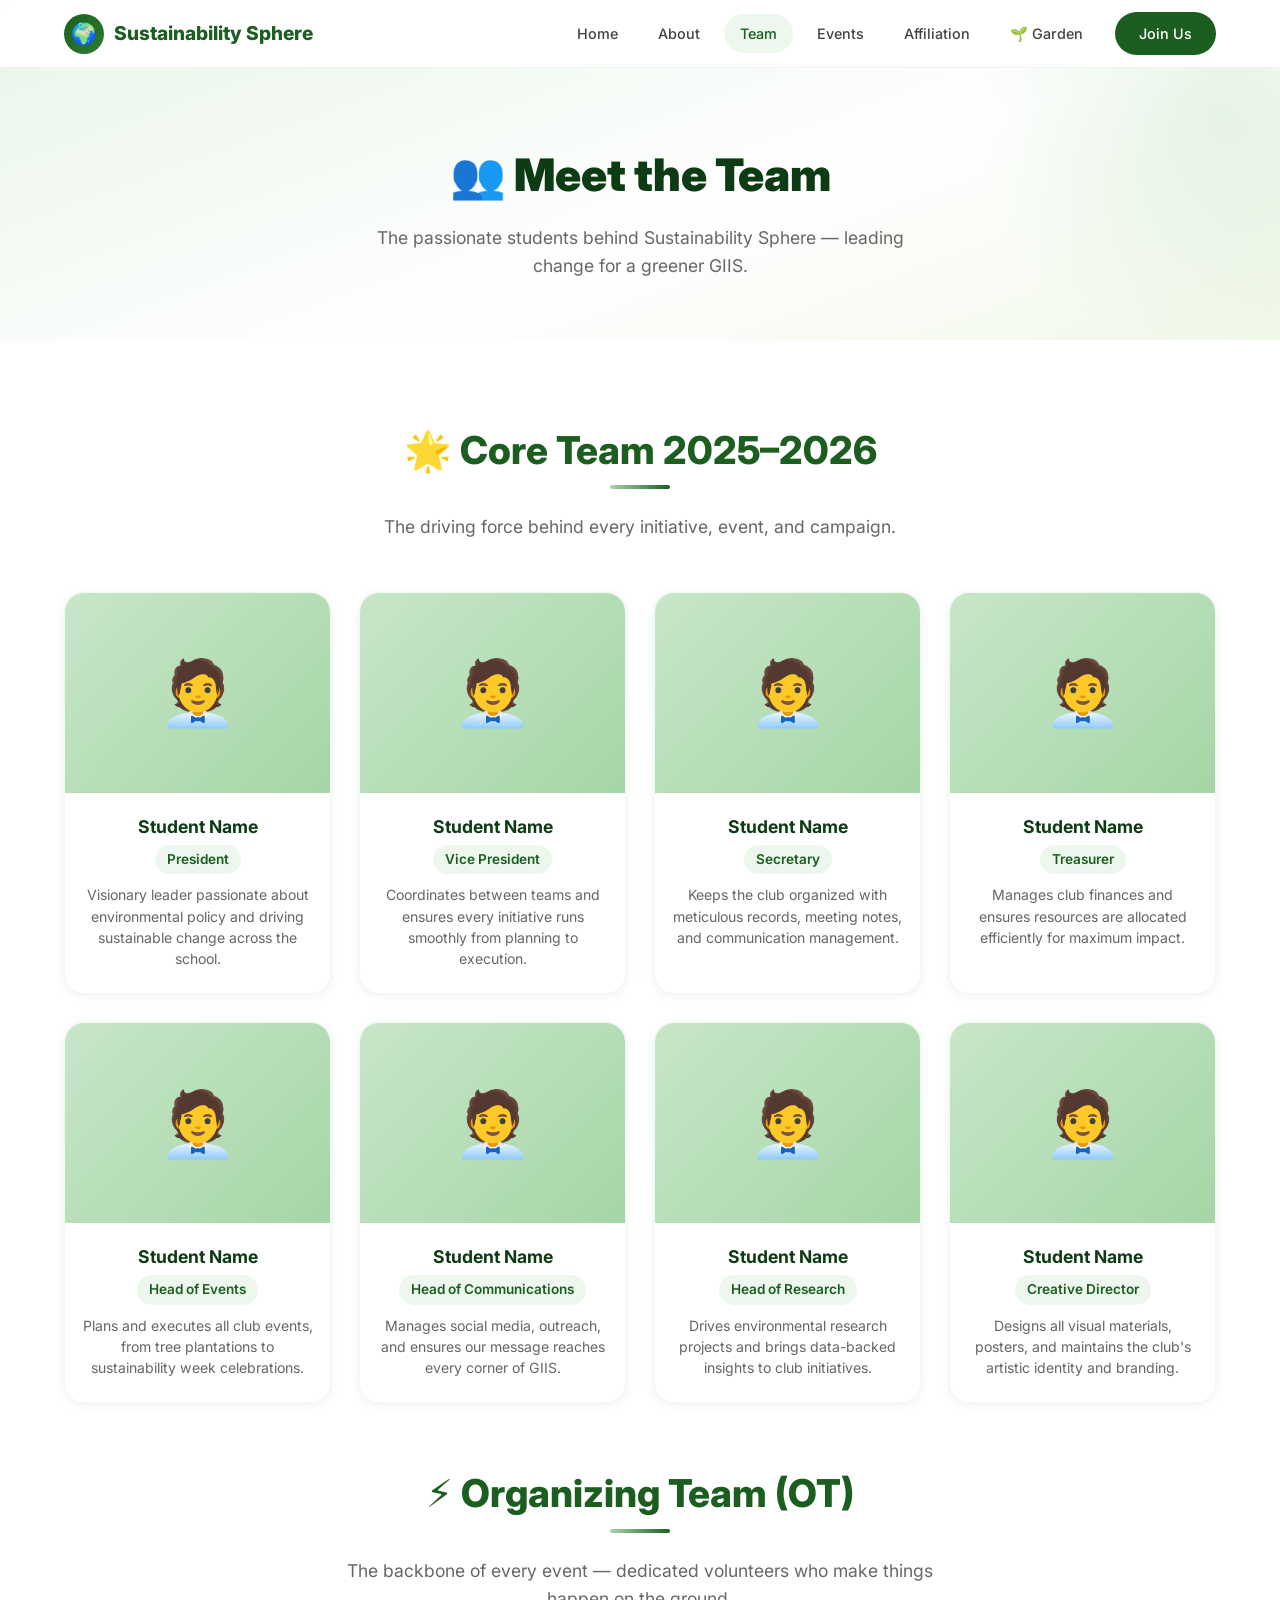
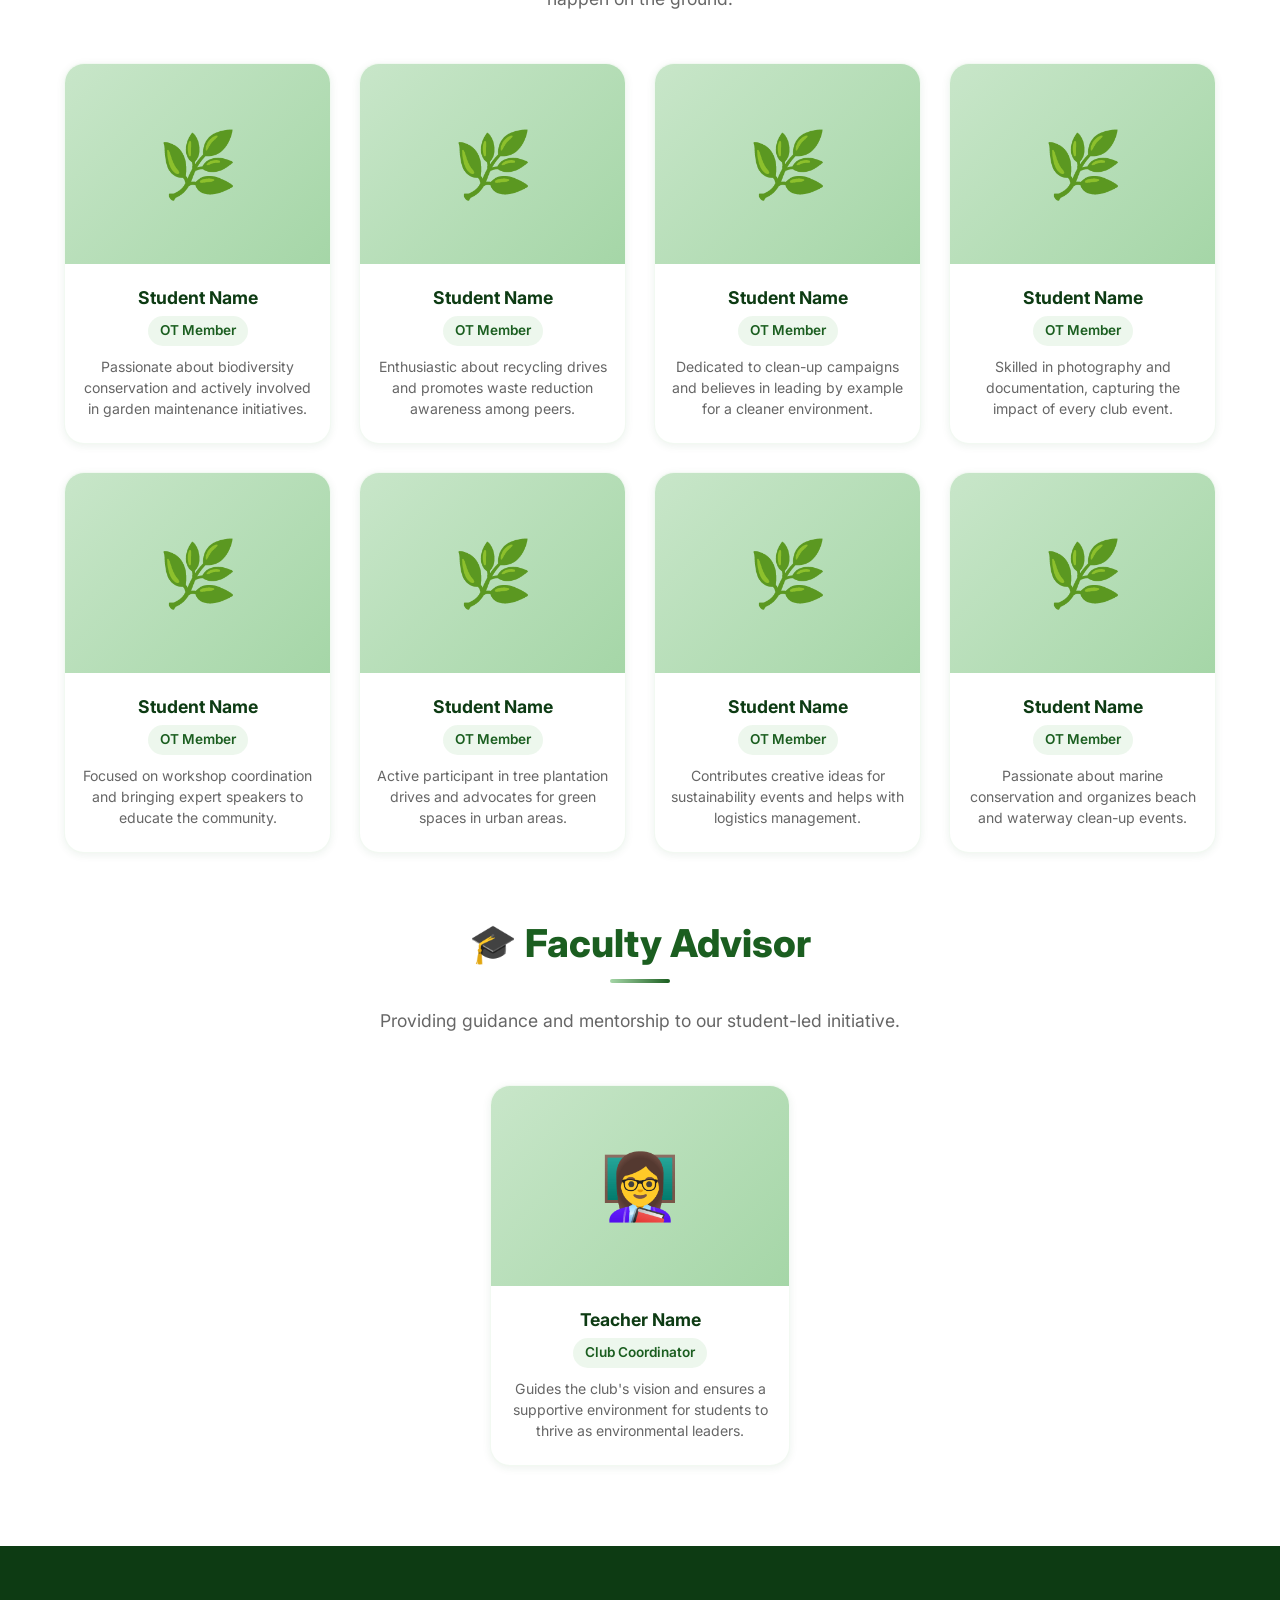
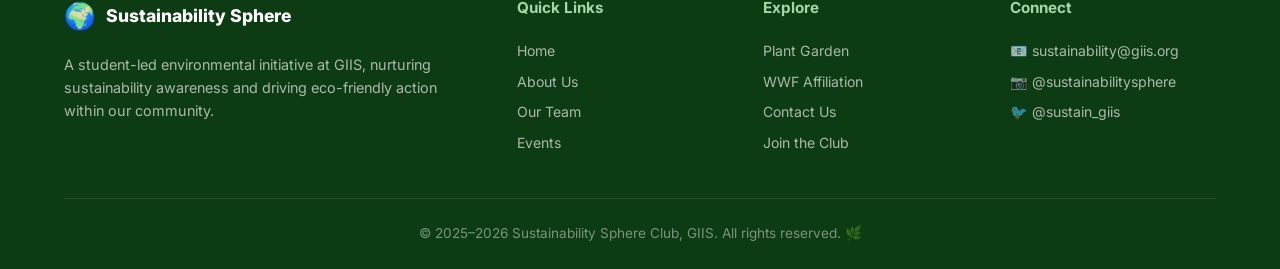
==== team.html @ 1f2843ae "init" ====
<!DOCTYPE html>
<html lang="en">
<head>
  <meta charset="UTF-8" />
  <meta name="viewport" content="width=device-width, initial-scale=1.0" />
  <title>Meet the Team – Sustainability Sphere Club</title>
  <meta name="description" content="Meet the Core Team and Organizing Team of the Sustainability Sphere Club 2025–2026." />
  <link href="https://fonts.googleapis.com/css2?family=Inter:wght@400;500;600;700;800;900&display=swap" rel="stylesheet" />
  <link rel="stylesheet" href="styles.css" />
</head>
<body>

  <div class="leaf-bg"></div>

  <!-- ========== NAVIGATION ========== -->
  <nav class="navbar">
    <div class="container nav-content">
      <a href="index.html" class="nav-logo">
        <span class="logo-icon">🌍</span>
        Sustainability Sphere
      </a>
      <div class="nav-links">
        <a href="index.html">Home</a>
        <a href="about.html">About</a>
        <a href="team.html" class="active">Team</a>
        <a href="events.html">Events</a>
        <a href="affiliation.html">Affiliation</a>
        <a href="garden/index.html">🌱 Garden</a>
        <a href="contact.html" class="join-btn">Join Us</a>
      </div>
      <div class="menu-toggle">
        <span></span><span></span><span></span>
      </div>
    </div>
  </nav>

  <!-- ========== PAGE HEADER ========== -->
  <div class="page-header">
    <div class="container">
      <h1>👥 Meet the Team</h1>
      <p>The passionate students behind Sustainability Sphere — leading change for a greener GIIS.</p>
    </div>
  </div>

  <!-- ========== CORE TEAM ========== -->
  <section class="section team-section">
    <div class="container">

      <!-- Core Team 2025–2026 -->
      <div class="team-category fade-in">
        <div class="section-header">
          <h2>🌟 Core Team 2025–2026</h2>
          <p>The driving force behind every initiative, event, and campaign.</p>
        </div>
        <div class="team-grid">

          <div class="team-card">
            <div class="team-card-img">🧑‍💼</div>
            <div class="team-card-body">
              <h4>Student Name</h4>
              <span class="position">President</span>
              <p>Visionary leader passionate about environmental policy and driving sustainable change across the school.</p>
            </div>
          </div>

          <div class="team-card">
            <div class="team-card-img">🧑‍💼</div>
            <div class="team-card-body">
              <h4>Student Name</h4>
              <span class="position">Vice President</span>
              <p>Coordinates between teams and ensures every initiative runs smoothly from planning to execution.</p>
            </div>
          </div>

          <div class="team-card">
            <div class="team-card-img">🧑‍💼</div>
            <div class="team-card-body">
              <h4>Student Name</h4>
              <span class="position">Secretary</span>
              <p>Keeps the club organized with meticulous records, meeting notes, and communication management.</p>
            </div>
          </div>

          <div class="team-card">
            <div class="team-card-img">🧑‍💼</div>
            <div class="team-card-body">
              <h4>Student Name</h4>
              <span class="position">Treasurer</span>
              <p>Manages club finances and ensures resources are allocated efficiently for maximum impact.</p>
            </div>
          </div>

          <div class="team-card">
            <div class="team-card-img">🧑‍💼</div>
            <div class="team-card-body">
              <h4>Student Name</h4>
              <span class="position">Head of Events</span>
              <p>Plans and executes all club events, from tree plantations to sustainability week celebrations.</p>
            </div>
          </div>

          <div class="team-card">
            <div class="team-card-img">🧑‍💼</div>
            <div class="team-card-body">
              <h4>Student Name</h4>
              <span class="position">Head of Communications</span>
              <p>Manages social media, outreach, and ensures our message reaches every corner of GIIS.</p>
            </div>
          </div>

          <div class="team-card">
            <div class="team-card-img">🧑‍💼</div>
            <div class="team-card-body">
              <h4>Student Name</h4>
              <span class="position">Head of Research</span>
              <p>Drives environmental research projects and brings data-backed insights to club initiatives.</p>
            </div>
          </div>

          <div class="team-card">
            <div class="team-card-img">🧑‍💼</div>
            <div class="team-card-body">
              <h4>Student Name</h4>
              <span class="position">Creative Director</span>
              <p>Designs all visual materials, posters, and maintains the club's artistic identity and branding.</p>
            </div>
          </div>

        </div>
      </div>

      <!-- Organizing Team -->
      <div class="team-category fade-in">
        <div class="section-header">
          <h2>⚡ Organizing Team (OT)</h2>
          <p>The backbone of every event — dedicated volunteers who make things happen on the ground.</p>
        </div>
        <div class="team-grid">

          <div class="team-card">
            <div class="team-card-img">🌿</div>
            <div class="team-card-body">
              <h4>Student Name</h4>
              <span class="position">OT Member</span>
              <p>Passionate about biodiversity conservation and actively involved in garden maintenance initiatives.</p>
            </div>
          </div>

          <div class="team-card">
            <div class="team-card-img">🌿</div>
            <div class="team-card-body">
              <h4>Student Name</h4>
              <span class="position">OT Member</span>
              <p>Enthusiastic about recycling drives and promotes waste reduction awareness among peers.</p>
            </div>
          </div>

          <div class="team-card">
            <div class="team-card-img">🌿</div>
            <div class="team-card-body">
              <h4>Student Name</h4>
              <span class="position">OT Member</span>
              <p>Dedicated to clean-up campaigns and believes in leading by example for a cleaner environment.</p>
            </div>
          </div>

          <div class="team-card">
            <div class="team-card-img">🌿</div>
            <div class="team-card-body">
              <h4>Student Name</h4>
              <span class="position">OT Member</span>
              <p>Skilled in photography and documentation, capturing the impact of every club event.</p>
            </div>
          </div>

          <div class="team-card">
            <div class="team-card-img">🌿</div>
            <div class="team-card-body">
              <h4>Student Name</h4>
              <span class="position">OT Member</span>
              <p>Focused on workshop coordination and bringing expert speakers to educate the community.</p>
            </div>
          </div>

          <div class="team-card">
            <div class="team-card-img">🌿</div>
            <div class="team-card-body">
              <h4>Student Name</h4>
              <span class="position">OT Member</span>
              <p>Active participant in tree plantation drives and advocates for green spaces in urban areas.</p>
            </div>
          </div>

          <div class="team-card">
            <div class="team-card-img">🌿</div>
            <div class="team-card-body">
              <h4>Student Name</h4>
              <span class="position">OT Member</span>
              <p>Contributes creative ideas for sustainability events and helps with logistics management.</p>
            </div>
          </div>

          <div class="team-card">
            <div class="team-card-img">🌿</div>
            <div class="team-card-body">
              <h4>Student Name</h4>
              <span class="position">OT Member</span>
              <p>Passionate about marine conservation and organizes beach and waterway clean-up events.</p>
            </div>
          </div>

        </div>
      </div>

      <!-- Teacher Coordinator -->
      <div class="team-category fade-in" style="text-align: center;">
        <div class="section-header">
          <h2>🎓 Faculty Advisor</h2>
          <p>Providing guidance and mentorship to our student-led initiative.</p>
        </div>
        <div style="max-width: 300px; margin: 0 auto;">
          <div class="team-card">
            <div class="team-card-img">👩‍🏫</div>
            <div class="team-card-body">
              <h4>Teacher Name</h4>
              <span class="position">Club Coordinator</span>
              <p>Guides the club's vision and ensures a supportive environment for students to thrive as environmental leaders.</p>
            </div>
          </div>
        </div>
      </div>

    </div>
  </section>

  <!-- ========== FOOTER ========== -->
  <footer class="footer">
    <div class="container">
      <div class="footer-grid">
        <div class="footer-brand">
          <div class="logo">
            <span class="icon">🌍</span> Sustainability Sphere
          </div>
          <p>A student-led environmental initiative at GIIS, nurturing sustainability awareness and driving eco-friendly action within our community.</p>
        </div>
        <div class="footer-col">
          <h4>Quick Links</h4>
          <a href="index.html">Home</a>
          <a href="about.html">About Us</a>
          <a href="team.html">Our Team</a>
          <a href="events.html">Events</a>
        </div>
        <div class="footer-col">
          <h4>Explore</h4>
          <a href="garden/index.html">Plant Garden</a>
          <a href="affiliation.html">WWF Affiliation</a>
          <a href="contact.html">Contact Us</a>
          <a href="contact.html">Join the Club</a>
        </div>
        <div class="footer-col">
          <h4>Connect</h4>
          <a href="#">📧 sustainability@giis.org</a>
          <a href="#">📷 @sustainabilitysphere</a>
          <a href="#">🐦 @sustain_giis</a>
        </div>
      </div>
      <div class="footer-bottom">
        <p>© 2025–2026 Sustainability Sphere Club, GIIS. All rights reserved. 🌿</p>
      </div>
    </div>
  </footer>

  <button class="scroll-top" title="Back to top">↑</button>
  <script src="script.js"></script>
</body>
</html>
---- styles.css ----
/* ============================================
   Sustainability Sphere Club – GIIS
   Main Stylesheet
   ============================================ */

/* ---------- CSS Variables ---------- */
:root {
  --forest-green: #1B5E20;
  --forest-green-dark: #0D3B13;
  --light-green: #A5D6A7;
  --light-green-pale: #C8E6C9;
  --earth-brown: #5D4037;
  --earth-brown-light: #8D6E63;
  --white: #FFFFFF;
  --off-white: #F1F8E9;
  --text-dark: #1A1A1A;
  --text-medium: #444444;
  --text-light: #666666;
  --shadow-sm: 0 2px 8px rgba(27, 94, 32, 0.08);
  --shadow-md: 0 4px 20px rgba(27, 94, 32, 0.12);
  --shadow-lg: 0 8px 40px rgba(27, 94, 32, 0.16);
  --radius-sm: 8px;
  --radius-md: 14px;
  --radius-lg: 20px;
  --transition: 0.3s cubic-bezier(0.4, 0, 0.2, 1);
}

/* ---------- Reset & Base ---------- */
*,
*::before,
*::after {
  margin: 0;
  padding: 0;
  box-sizing: border-box;
}

html {
  scroll-behavior: smooth;
  font-size: 16px;
}

body {
  font-family: 'Inter', 'Segoe UI', system-ui, -apple-system, sans-serif;
  color: var(--text-dark);
  background: var(--white);
  line-height: 1.6;
  overflow-x: hidden;
}

img {
  max-width: 100%;
  display: block;
}

a {
  text-decoration: none;
  color: inherit;
  transition: var(--transition);
}

ul { list-style: none; }

/* ---------- Utility Classes ---------- */
.container {
  width: 90%;
  max-width: 1200px;
  margin: 0 auto;
}

.section {
  padding: 80px 0;
}

.section-header {
  text-align: center;
  margin-bottom: 50px;
}

.section-header h2 {
  font-size: 2.4rem;
  font-weight: 800;
  color: var(--forest-green);
  margin-bottom: 12px;
  position: relative;
  display: inline-block;
}

.section-header h2::after {
  content: '';
  position: absolute;
  bottom: -8px;
  left: 50%;
  transform: translateX(-50%);
  width: 60px;
  height: 4px;
  background: linear-gradient(90deg, var(--light-green), var(--forest-green));
  border-radius: 2px;
}

.section-header p {
  color: var(--text-light);
  font-size: 1.1rem;
  max-width: 600px;
  margin: 20px auto 0;
}

.btn {
  display: inline-flex;
  align-items: center;
  gap: 8px;
  padding: 14px 32px;
  border-radius: 50px;
  font-weight: 600;
  font-size: 0.95rem;
  cursor: pointer;
  border: none;
  transition: var(--transition);
  letter-spacing: 0.3px;
}

.btn-primary {
  background: linear-gradient(135deg, var(--forest-green), #2E7D32);
  color: var(--white);
  box-shadow: 0 4px 15px rgba(27, 94, 32, 0.3);
}

.btn-primary:hover {
  transform: translateY(-2px);
  box-shadow: 0 6px 25px rgba(27, 94, 32, 0.4);
}

.btn-secondary {
  background: var(--white);
  color: var(--forest-green);
  border: 2px solid var(--forest-green);
}

.btn-secondary:hover {
  background: var(--forest-green);
  color: var(--white);
  transform: translateY(-2px);
}

.btn-accent {
  background: linear-gradient(135deg, var(--earth-brown), var(--earth-brown-light));
  color: var(--white);
  box-shadow: 0 4px 15px rgba(93, 64, 55, 0.3);
}

.btn-accent:hover {
  transform: translateY(-2px);
  box-shadow: 0 6px 25px rgba(93, 64, 55, 0.4);
}

/* ---------- Floating Leaves Background ---------- */
.leaf-bg {
  position: fixed;
  top: 0;
  left: 0;
  width: 100%;
  height: 100%;
  pointer-events: none;
  z-index: -1;
  overflow: hidden;
}

.leaf-bg .leaf {
  position: absolute;
  font-size: 1.8rem;
  opacity: 0.06;
  animation: floatLeaf 20s linear infinite;
}

@keyframes floatLeaf {
  0% { transform: translateY(100vh) rotate(0deg); opacity: 0; }
  10% { opacity: 0.06; }
  90% { opacity: 0.06; }
  100% { transform: translateY(-10vh) rotate(360deg); opacity: 0; }
}

/* ---------- Navigation ---------- */
.navbar {
  position: fixed;
  top: 0;
  left: 0;
  width: 100%;
  z-index: 1000;
  background: rgba(255, 255, 255, 0.92);
  backdrop-filter: blur(20px);
  -webkit-backdrop-filter: blur(20px);
  border-bottom: 1px solid rgba(27, 94, 32, 0.08);
  transition: var(--transition);
}

.navbar.scrolled {
  box-shadow: var(--shadow-md);
}

.nav-content {
  display: flex;
  align-items: center;
  justify-content: space-between;
  padding: 12px 0;
}

.nav-logo {
  display: flex;
  align-items: center;
  gap: 10px;
  font-weight: 800;
  font-size: 1.2rem;
  color: var(--forest-green);
}

.nav-logo .logo-icon {
  width: 40px;
  height: 40px;
  background: linear-gradient(135deg, var(--forest-green), #2E7D32);
  border-radius: 50%;
  display: flex;
  align-items: center;
  justify-content: center;
  font-size: 1.3rem;
  color: white;
}

.nav-links {
  display: flex;
  align-items: center;
  gap: 8px;
}

.nav-links a {
  padding: 8px 16px;
  border-radius: 50px;
  font-weight: 500;
  font-size: 0.9rem;
  color: var(--text-medium);
  position: relative;
}

.nav-links a:hover,
.nav-links a.active {
  color: var(--forest-green);
  background: rgba(165, 214, 167, 0.2);
}

.nav-links .join-btn {
  background: var(--forest-green);
  color: var(--white) !important;
  padding: 10px 24px;
  margin-left: 8px;
}

.nav-links .join-btn:hover {
  background: var(--forest-green-dark);
}

/* Mobile Menu Toggle */
.menu-toggle {
  display: none;
  flex-direction: column;
  gap: 5px;
  cursor: pointer;
  padding: 8px;
  z-index: 1001;
}

.menu-toggle span {
  width: 26px;
  height: 2.5px;
  background: var(--forest-green);
  border-radius: 2px;
  transition: var(--transition);
}

.menu-toggle.active span:nth-child(1) {
  transform: rotate(45deg) translate(5px, 5px);
}

.menu-toggle.active span:nth-child(2) {
  opacity: 0;
}

.menu-toggle.active span:nth-child(3) {
  transform: rotate(-45deg) translate(5px, -5px);
}

/* ---------- Hero Section ---------- */
.hero {
  min-height: 100vh;
  display: flex;
  align-items: center;
  position: relative;
  overflow: hidden;
  background: linear-gradient(160deg, #E8F5E9 0%, #FFFFFF 40%, #F1F8E9 100%);
}

.hero::before {
  content: '';
  position: absolute;
  top: -50%;
  right: -20%;
  width: 800px;
  height: 800px;
  background: radial-gradient(circle, rgba(165, 214, 167, 0.3) 0%, transparent 70%);
  border-radius: 50%;
  animation: pulse 8s ease-in-out infinite;
}

.hero::after {
  content: '';
  position: absolute;
  bottom: -30%;
  left: -10%;
  width: 600px;
  height: 600px;
  background: radial-gradient(circle, rgba(27, 94, 32, 0.08) 0%, transparent 70%);
  border-radius: 50%;
  animation: pulse 10s ease-in-out infinite reverse;
}

@keyframes pulse {
  0%, 100% { transform: scale(1); }
  50% { transform: scale(1.1); }
}

.hero-content {
  position: relative;
  z-index: 2;
  display: grid;
  grid-template-columns: 1fr 1fr;
  gap: 60px;
  align-items: center;
  padding-top: 80px;
}

.hero-text .badge {
  display: inline-flex;
  align-items: center;
  gap: 8px;
  background: rgba(165, 214, 167, 0.3);
  color: var(--forest-green);
  padding: 8px 18px;
  border-radius: 50px;
  font-size: 0.85rem;
  font-weight: 600;
  margin-bottom: 24px;
  border: 1px solid rgba(165, 214, 167, 0.5);
}

.hero-text h1 {
  font-size: 3.5rem;
  font-weight: 900;
  line-height: 1.1;
  color: var(--forest-green-dark);
  margin-bottom: 20px;
}

.hero-text h1 span {
  background: linear-gradient(135deg, var(--forest-green), #43A047);
  -webkit-background-clip: text;
  -webkit-text-fill-color: transparent;
  background-clip: text;
}

.hero-text .subtitle {
  font-size: 1.15rem;
  color: var(--text-light);
  margin-bottom: 36px;
  line-height: 1.7;
}

.hero-buttons {
  display: flex;
  gap: 16px;
  flex-wrap: wrap;
}

.hero-visual {
  position: relative;
  display: flex;
  justify-content: center;
  align-items: center;
}

.hero-illustration {
  width: 100%;
  max-width: 500px;
  position: relative;
}

.hero-illustration .plant-circle {
  width: 400px;
  height: 400px;
  border-radius: 50%;
  background: linear-gradient(135deg, var(--light-green-pale), var(--light-green));
  display: flex;
  align-items: center;
  justify-content: center;
  margin: 0 auto;
  position: relative;
  animation: float 6s ease-in-out infinite;
}

@keyframes float {
  0%, 100% { transform: translateY(0); }
  50% { transform: translateY(-15px); }
}

.hero-illustration .plant-circle .big-emoji {
  font-size: 8rem;
}

.hero-illustration .orbit-item {
  position: absolute;
  width: 60px;
  height: 60px;
  background: var(--white);
  border-radius: 50%;
  display: flex;
  align-items: center;
  justify-content: center;
  font-size: 1.6rem;
  box-shadow: var(--shadow-md);
  animation: float 4s ease-in-out infinite;
}

.hero-illustration .orbit-item:nth-child(2) { top: 10%; right: 0; animation-delay: -1s; }
.hero-illustration .orbit-item:nth-child(3) { bottom: 10%; right: -5%; animation-delay: -2s; }
.hero-illustration .orbit-item:nth-child(4) { bottom: 5%; left: 0; animation-delay: -3s; }
.hero-illustration .orbit-item:nth-child(5) { top: 5%; left: -5%; animation-delay: -0.5s; }

/* ---------- Stats Bar ---------- */
.stats-bar {
  background: var(--white);
  padding: 40px 0;
  border-top: 1px solid rgba(165, 214, 167, 0.3);
  border-bottom: 1px solid rgba(165, 214, 167, 0.3);
}

.stats-grid {
  display: grid;
  grid-template-columns: repeat(4, 1fr);
  gap: 30px;
  text-align: center;
}

.stat-item h3 {
  font-size: 2.5rem;
  font-weight: 900;
  color: var(--forest-green);
  line-height: 1;
  margin-bottom: 6px;
}

.stat-item p {
  color: var(--text-light);
  font-size: 0.9rem;
  font-weight: 500;
}

/* ---------- Features / Quick Links ---------- */
.features {
  background: linear-gradient(180deg, var(--off-white), var(--white));
}

.features-grid {
  display: grid;
  grid-template-columns: repeat(3, 1fr);
  gap: 30px;
}

.feature-card {
  background: var(--white);
  border-radius: var(--radius-lg);
  padding: 36px;
  text-align: center;
  box-shadow: var(--shadow-sm);
  border: 1px solid rgba(165, 214, 167, 0.15);
  transition: var(--transition);
  position: relative;
  overflow: hidden;
}

.feature-card::before {
  content: '';
  position: absolute;
  top: 0;
  left: 0;
  width: 100%;
  height: 4px;
  background: linear-gradient(90deg, var(--forest-green), var(--light-green));
  opacity: 0;
  transition: var(--transition);
}

.feature-card:hover {
  transform: translateY(-6px);
  box-shadow: var(--shadow-lg);
}

.feature-card:hover::before {
  opacity: 1;
}

.feature-card .icon {
  width: 70px;
  height: 70px;
  border-radius: 50%;
  background: linear-gradient(135deg, var(--light-green-pale), var(--light-green));
  display: flex;
  align-items: center;
  justify-content: center;
  font-size: 1.8rem;
  margin: 0 auto 20px;
}

.feature-card h3 {
  font-size: 1.2rem;
  color: var(--forest-green);
  margin-bottom: 10px;
}

.feature-card p {
  color: var(--text-light);
  font-size: 0.92rem;
  line-height: 1.6;
}

/* ---------- Page Header (inner pages) ---------- */
.page-header {
  padding: 140px 0 60px;
  background: linear-gradient(160deg, #E8F5E9 0%, #FFFFFF 60%, #F1F8E9 100%);
  text-align: center;
  position: relative;
  overflow: hidden;
}

.page-header::before {
  content: '';
  position: absolute;
  top: -40%;
  right: -15%;
  width: 500px;
  height: 500px;
  background: radial-gradient(circle, rgba(165, 214, 167, 0.25) 0%, transparent 70%);
  border-radius: 50%;
}

.page-header h1 {
  font-size: 2.8rem;
  font-weight: 900;
  color: var(--forest-green-dark);
  margin-bottom: 12px;
  position: relative;
}

.page-header p {
  color: var(--text-light);
  font-size: 1.1rem;
  max-width: 550px;
  margin: 0 auto;
  position: relative;
}

/* ---------- Team Grid ---------- */
.team-section {
  background: var(--white);
}

.team-category {
  margin-bottom: 60px;
}

.team-category:last-child {
  margin-bottom: 0;
}

.team-category h3 {
  font-size: 1.6rem;
  font-weight: 700;
  color: var(--forest-green);
  text-align: center;
  margin-bottom: 30px;
  position: relative;
  display: inline-block;
  width: 100%;
}

.team-grid {
  display: grid;
  grid-template-columns: repeat(auto-fill, minmax(250px, 1fr));
  gap: 28px;
}

.team-card {
  background: var(--white);
  border-radius: var(--radius-lg);
  overflow: hidden;
  box-shadow: var(--shadow-sm);
  border: 1px solid rgba(165, 214, 167, 0.15);
  transition: var(--transition);
  text-align: center;
}

.team-card:hover {
  transform: translateY(-6px);
  box-shadow: 0 8px 30px rgba(27, 94, 32, 0.18);
}

.team-card:hover .team-card-photo {
  box-shadow: 0 0 20px rgba(165, 214, 167, 0.5);
}

.team-card-img {
  width: 100%;
  height: 200px;
  background: linear-gradient(135deg, var(--light-green-pale), var(--light-green));
  display: flex;
  align-items: center;
  justify-content: center;
  font-size: 4rem;
  position: relative;
  overflow: hidden;
}

.team-card-photo {
  width: 100px;
  height: 100px;
  border-radius: 50%;
  object-fit: cover;
  border: 4px solid var(--white);
  box-shadow: var(--shadow-sm);
  transition: var(--transition);
}

.team-card-body {
  padding: 20px 16px 24px;
}

.team-card-body h4 {
  font-size: 1.1rem;
  color: var(--forest-green-dark);
  margin-bottom: 4px;
}

.team-card-body .position {
  color: var(--forest-green);
  font-weight: 600;
  font-size: 0.85rem;
  margin-bottom: 10px;
  display: inline-block;
  background: rgba(165, 214, 167, 0.2);
  padding: 4px 12px;
  border-radius: 50px;
}

.team-card-body p {
  color: var(--text-light);
  font-size: 0.88rem;
  line-height: 1.5;
}

/* ---------- Events ---------- */
.events-section {
  background: var(--off-white);
}

.timeline {
  position: relative;
  max-width: 900px;
  margin: 0 auto;
}

.timeline::before {
  content: '';
  position: absolute;
  left: 50%;
  top: 0;
  bottom: 0;
  width: 3px;
  background: linear-gradient(to bottom, var(--light-green), var(--forest-green));
  transform: translateX(-50%);
  border-radius: 2px;
}

.timeline-item {
  display: flex;
  align-items: flex-start;
  margin-bottom: 50px;
  position: relative;
}

.timeline-item:nth-child(odd) {
  flex-direction: row-reverse;
}

.timeline-item:nth-child(odd) .timeline-content {
  text-align: right;
  margin-left: 0;
  margin-right: 40px;
}

.timeline-item:nth-child(even) .timeline-content {
  margin-left: 40px;
}

.timeline-dot {
  position: absolute;
  left: 50%;
  transform: translateX(-50%);
  width: 18px;
  height: 18px;
  background: var(--forest-green);
  border-radius: 50%;
  border: 4px solid var(--light-green);
  z-index: 2;
}

.timeline-content {
  flex: 1;
  max-width: 380px;
}

.event-card {
  background: var(--white);
  border-radius: var(--radius-md);
  overflow: hidden;
  box-shadow: var(--shadow-sm);
  border: 1px solid rgba(165, 214, 167, 0.15);
  transition: var(--transition);
}

.event-card:hover {
  transform: translateY(-4px);
  box-shadow: var(--shadow-md);
}

.event-card-img {
  width: 100%;
  height: 180px;
  background: linear-gradient(135deg, var(--light-green-pale), var(--light-green));
  display: flex;
  align-items: center;
  justify-content: center;
  font-size: 3rem;
}

.event-card-body {
  padding: 20px;
}

.event-card-body .event-date {
  display: inline-flex;
  align-items: center;
  gap: 6px;
  background: rgba(165, 214, 167, 0.2);
  color: var(--forest-green);
  padding: 4px 12px;
  border-radius: 50px;
  font-size: 0.8rem;
  font-weight: 600;
  margin-bottom: 10px;
}

.event-card-body h4 {
  font-size: 1.1rem;
  color: var(--forest-green-dark);
  margin-bottom: 8px;
}

.event-card-body p {
  color: var(--text-light);
  font-size: 0.88rem;
  line-height: 1.5;
  margin-bottom: 12px;
}

.event-stat {
  display: inline-flex;
  align-items: center;
  gap: 6px;
  background: linear-gradient(135deg, var(--forest-green), #2E7D32);
  color: var(--white);
  padding: 6px 14px;
  border-radius: 50px;
  font-size: 0.8rem;
  font-weight: 600;
}

/* Event Grid (alternative layout) */
.events-grid {
  display: grid;
  grid-template-columns: repeat(auto-fill, minmax(320px, 1fr));
  gap: 28px;
}

/* ---------- Affiliation ---------- */
.affiliation-section {
  background: var(--white);
}

.affiliation-card {
  background: linear-gradient(135deg, #FAFAFA, var(--off-white));
  border-radius: var(--radius-lg);
  padding: 50px;
  display: flex;
  align-items: center;
  gap: 50px;
  box-shadow: var(--shadow-sm);
  border: 1px solid rgba(165, 214, 167, 0.2);
  max-width: 900px;
  margin: 0 auto;
}

.affiliation-logo {
  flex-shrink: 0;
  width: 200px;
  height: 200px;
  background: var(--white);
  border-radius: var(--radius-md);
  display: flex;
  align-items: center;
  justify-content: center;
  box-shadow: var(--shadow-sm);
  padding: 20px;
}

.affiliation-logo img {
  max-width: 100%;
  max-height: 100%;
}

.affiliation-logo .wwf-placeholder {
  text-align: center;
}

.affiliation-logo .wwf-placeholder .panda {
  font-size: 4rem;
  margin-bottom: 8px;
}

.affiliation-logo .wwf-placeholder p {
  font-size: 1.4rem;
  font-weight: 900;
  color: var(--text-dark);
  letter-spacing: 2px;
}

.affiliation-text h3 {
  font-size: 1.5rem;
  color: var(--forest-green);
  margin-bottom: 16px;
}

.affiliation-text p {
  color: var(--text-light);
  line-height: 1.7;
  margin-bottom: 12px;
}

.affiliation-text .highlights {
  display: flex;
  gap: 12px;
  flex-wrap: wrap;
  margin-top: 20px;
}

.affiliation-text .highlight-tag {
  background: rgba(165, 214, 167, 0.25);
  color: var(--forest-green);
  padding: 8px 16px;
  border-radius: 50px;
  font-size: 0.85rem;
  font-weight: 600;
  border: 1px solid rgba(165, 214, 167, 0.4);
}

/* ---------- About ---------- */
.about-section {
  background: var(--white);
}

.about-grid {
  display: grid;
  grid-template-columns: repeat(2, 1fr);
  gap: 40px;
}

.about-card {
  background: var(--off-white);
  border-radius: var(--radius-lg);
  padding: 36px;
  border: 1px solid rgba(165, 214, 167, 0.2);
  transition: var(--transition);
}

.about-card:hover {
  transform: translateY(-4px);
  box-shadow: var(--shadow-md);
}

.about-card .icon {
  width: 56px;
  height: 56px;
  background: linear-gradient(135deg, var(--forest-green), #2E7D32);
  border-radius: 50%;
  display: flex;
  align-items: center;
  justify-content: center;
  font-size: 1.4rem;
  margin-bottom: 16px;
}

.about-card h3 {
  font-size: 1.3rem;
  color: var(--forest-green-dark);
  margin-bottom: 12px;
}

.about-card p {
  color: var(--text-light);
  font-size: 0.95rem;
  line-height: 1.7;
}

.about-card ul {
  margin-top: 12px;
}

.about-card ul li {
  color: var(--text-light);
  font-size: 0.92rem;
  padding: 6px 0;
  padding-left: 24px;
  position: relative;
}

.about-card ul li::before {
  content: '🌿';
  position: absolute;
  left: 0;
}

/* ---------- Contact / Join Form ---------- */
.contact-section {
  background: linear-gradient(180deg, var(--off-white), var(--white));
}

.contact-grid {
  display: grid;
  grid-template-columns: 1fr 1fr;
  gap: 50px;
  align-items: start;
}

.contact-form {
  background: var(--white);
  border-radius: var(--radius-lg);
  padding: 40px;
  box-shadow: var(--shadow-md);
  border: 1px solid rgba(165, 214, 167, 0.15);
}

.contact-form h3 {
  font-size: 1.4rem;
  color: var(--forest-green);
  margin-bottom: 24px;
}

.form-group {
  margin-bottom: 20px;
}

.form-group label {
  display: block;
  font-weight: 600;
  font-size: 0.9rem;
  color: var(--text-dark);
  margin-bottom: 8px;
}

.form-group input,
.form-group select,
.form-group textarea {
  width: 100%;
  padding: 14px 18px;
  border: 2px solid rgba(165, 214, 167, 0.3);
  border-radius: var(--radius-sm);
  font-family: inherit;
  font-size: 0.95rem;
  color: var(--text-dark);
  background: var(--white);
  transition: var(--transition);
  outline: none;
}

.form-group input:focus,
.form-group select:focus,
.form-group textarea:focus {
  border-color: var(--forest-green);
  box-shadow: 0 0 0 3px rgba(27, 94, 32, 0.1);
}

.form-group textarea {
  resize: vertical;
  min-height: 120px;
}

.contact-info {
  padding: 20px 0;
}

.contact-info h3 {
  font-size: 1.4rem;
  color: var(--forest-green);
  margin-bottom: 24px;
}

.contact-info-item {
  display: flex;
  align-items: flex-start;
  gap: 16px;
  margin-bottom: 24px;
  padding: 20px;
  background: var(--white);
  border-radius: var(--radius-md);
  box-shadow: var(--shadow-sm);
  border: 1px solid rgba(165, 214, 167, 0.15);
}

.contact-info-item .icon {
  width: 48px;
  height: 48px;
  background: linear-gradient(135deg, var(--light-green-pale), var(--light-green));
  border-radius: 50%;
  display: flex;
  align-items: center;
  justify-content: center;
  font-size: 1.2rem;
  flex-shrink: 0;
}

.contact-info-item h4 {
  font-size: 1rem;
  color: var(--text-dark);
  margin-bottom: 4px;
}

.contact-info-item p {
  color: var(--text-light);
  font-size: 0.9rem;
}

.social-links {
  display: flex;
  gap: 12px;
  margin-top: 24px;
}

.social-link {
  width: 48px;
  height: 48px;
  border-radius: 50%;
  background: var(--white);
  display: flex;
  align-items: center;
  justify-content: center;
  font-size: 1.3rem;
  box-shadow: var(--shadow-sm);
  border: 1px solid rgba(165, 214, 167, 0.2);
  transition: var(--transition);
}

.social-link:hover {
  background: var(--forest-green);
  color: var(--white);
  transform: translateY(-3px);
  box-shadow: var(--shadow-md);
}

/* ---------- Footer ---------- */
.footer {
  background: var(--forest-green-dark);
  color: var(--white);
  padding: 50px 0 24px;
}

.footer-grid {
  display: grid;
  grid-template-columns: 2fr 1fr 1fr 1fr;
  gap: 40px;
  margin-bottom: 40px;
}

.footer-brand .logo {
  display: flex;
  align-items: center;
  gap: 10px;
  font-weight: 800;
  font-size: 1.1rem;
  margin-bottom: 16px;
}

.footer-brand .logo span.icon {
  font-size: 1.6rem;
}

.footer-brand p {
  color: rgba(255, 255, 255, 0.65);
  font-size: 0.9rem;
  line-height: 1.6;
}

.footer-col h4 {
  font-size: 0.95rem;
  font-weight: 700;
  margin-bottom: 16px;
  color: var(--light-green);
}

.footer-col a {
  display: block;
  color: rgba(255, 255, 255, 0.65);
  font-size: 0.88rem;
  padding: 4px 0;
  transition: var(--transition);
}

.footer-col a:hover {
  color: var(--white);
  padding-left: 8px;
}

.footer-bottom {
  border-top: 1px solid rgba(255, 255, 255, 0.1);
  padding-top: 24px;
  text-align: center;
  color: rgba(255, 255, 255, 0.45);
  font-size: 0.85rem;
}

/* ---------- Scroll to Top ---------- */
.scroll-top {
  position: fixed;
  bottom: 30px;
  right: 30px;
  width: 48px;
  height: 48px;
  background: linear-gradient(135deg, var(--forest-green), #2E7D32);
  color: var(--white);
  border: none;
  border-radius: 50%;
  font-size: 1.2rem;
  cursor: pointer;
  box-shadow: var(--shadow-md);
  opacity: 0;
  visibility: hidden;
  transition: var(--transition);
  z-index: 999;
  display: flex;
  align-items: center;
  justify-content: center;
}

.scroll-top.visible {
  opacity: 1;
  visibility: visible;
}

.scroll-top:hover {
  transform: translateY(-3px);
  box-shadow: var(--shadow-lg);
}

/* ---------- Responsive ---------- */
@media (max-width: 1024px) {
  .hero-content {
    grid-template-columns: 1fr;
    text-align: center;
    gap: 40px;
  }

  .hero-text h1 { font-size: 2.8rem; }
  .hero-buttons { justify-content: center; }
  
  .hero-illustration .plant-circle {
    width: 300px;
    height: 300px;
  }

  .hero-illustration .plant-circle .big-emoji { font-size: 5rem; }

  .stats-grid { grid-template-columns: repeat(2, 1fr); gap: 20px; }
  .features-grid { grid-template-columns: repeat(2, 1fr); }
  .about-grid { grid-template-columns: 1fr; }
  .footer-grid { grid-template-columns: repeat(2, 1fr); }
  .affiliation-card { flex-direction: column; text-align: center; padding: 36px; }

  .timeline::before { left: 20px; }
  .timeline-dot { left: 20px; }
  .timeline-item,
  .timeline-item:nth-child(odd) { flex-direction: column; padding-left: 50px; }
  .timeline-item:nth-child(odd) .timeline-content,
  .timeline-item:nth-child(even) .timeline-content {
    text-align: left;
    margin: 0;
    max-width: 100%;
  }
}

@media (max-width: 768px) {
  .section { padding: 60px 0; }
  .section-header h2 { font-size: 1.8rem; }

  .nav-links {
    position: fixed;
    top: 0;
    right: -100%;
    width: 280px;
    height: 100vh;
    background: var(--white);
    flex-direction: column;
    padding: 80px 30px 30px;
    align-items: flex-start;
    gap: 4px;
    box-shadow: -8px 0 30px rgba(0,0,0,0.1);
    transition: var(--transition);
  }

  .nav-links.open {
    right: 0;
  }

  .nav-links a {
    width: 100%;
    padding: 12px 16px;
    font-size: 1rem;
  }

  .nav-links .join-btn {
    margin-left: 0;
    margin-top: 12px;
    text-align: center;
    justify-content: center;
    width: 100%;
  }

  .menu-toggle { display: flex; }

  .hero-text h1 { font-size: 2.2rem; }
  .hero-illustration .plant-circle { width: 240px; height: 240px; }
  .hero-illustration .orbit-item { width: 45px; height: 45px; font-size: 1.2rem; }

  .stats-grid { grid-template-columns: repeat(2, 1fr); }
  .stat-item h3 { font-size: 2rem; }

  .features-grid { grid-template-columns: 1fr; }
  .contact-grid { grid-template-columns: 1fr; }
  .footer-grid { grid-template-columns: 1fr; }
  .events-grid { grid-template-columns: 1fr; }

  .page-header { padding: 120px 0 40px; }
  .page-header h1 { font-size: 2rem; }
}

@media (max-width: 480px) {
  .hero-text h1 { font-size: 1.8rem; }
  .hero-buttons { flex-direction: column; width: 100%; }
  .hero-buttons .btn { width: 100%; justify-content: center; }
  .contact-form { padding: 24px; }
  .affiliation-card { padding: 24px; }
  .affiliation-logo { width: 140px; height: 140px; }
}

/* ---------- Animations ---------- */
.fade-in {
  opacity: 0;
  transform: translateY(30px);
  transition: opacity 0.6s ease, transform 0.6s ease;
}

.fade-in.visible {
  opacity: 1;
  transform: translateY(0);
}

/* Success message for forms */
.success-message {
  display: none;
  background: linear-gradient(135deg, var(--light-green-pale), var(--light-green));
  color: var(--forest-green-dark);
  padding: 20px;
  border-radius: var(--radius-sm);
  text-align: center;
  font-weight: 600;
  margin-top: 16px;
}

.success-message.show {
  display: block;
  animation: slideIn 0.4s ease;
}

@keyframes slideIn {
  from { opacity: 0; transform: translateY(-10px); }
  to { opacity: 1; transform: translateY(0); }
}
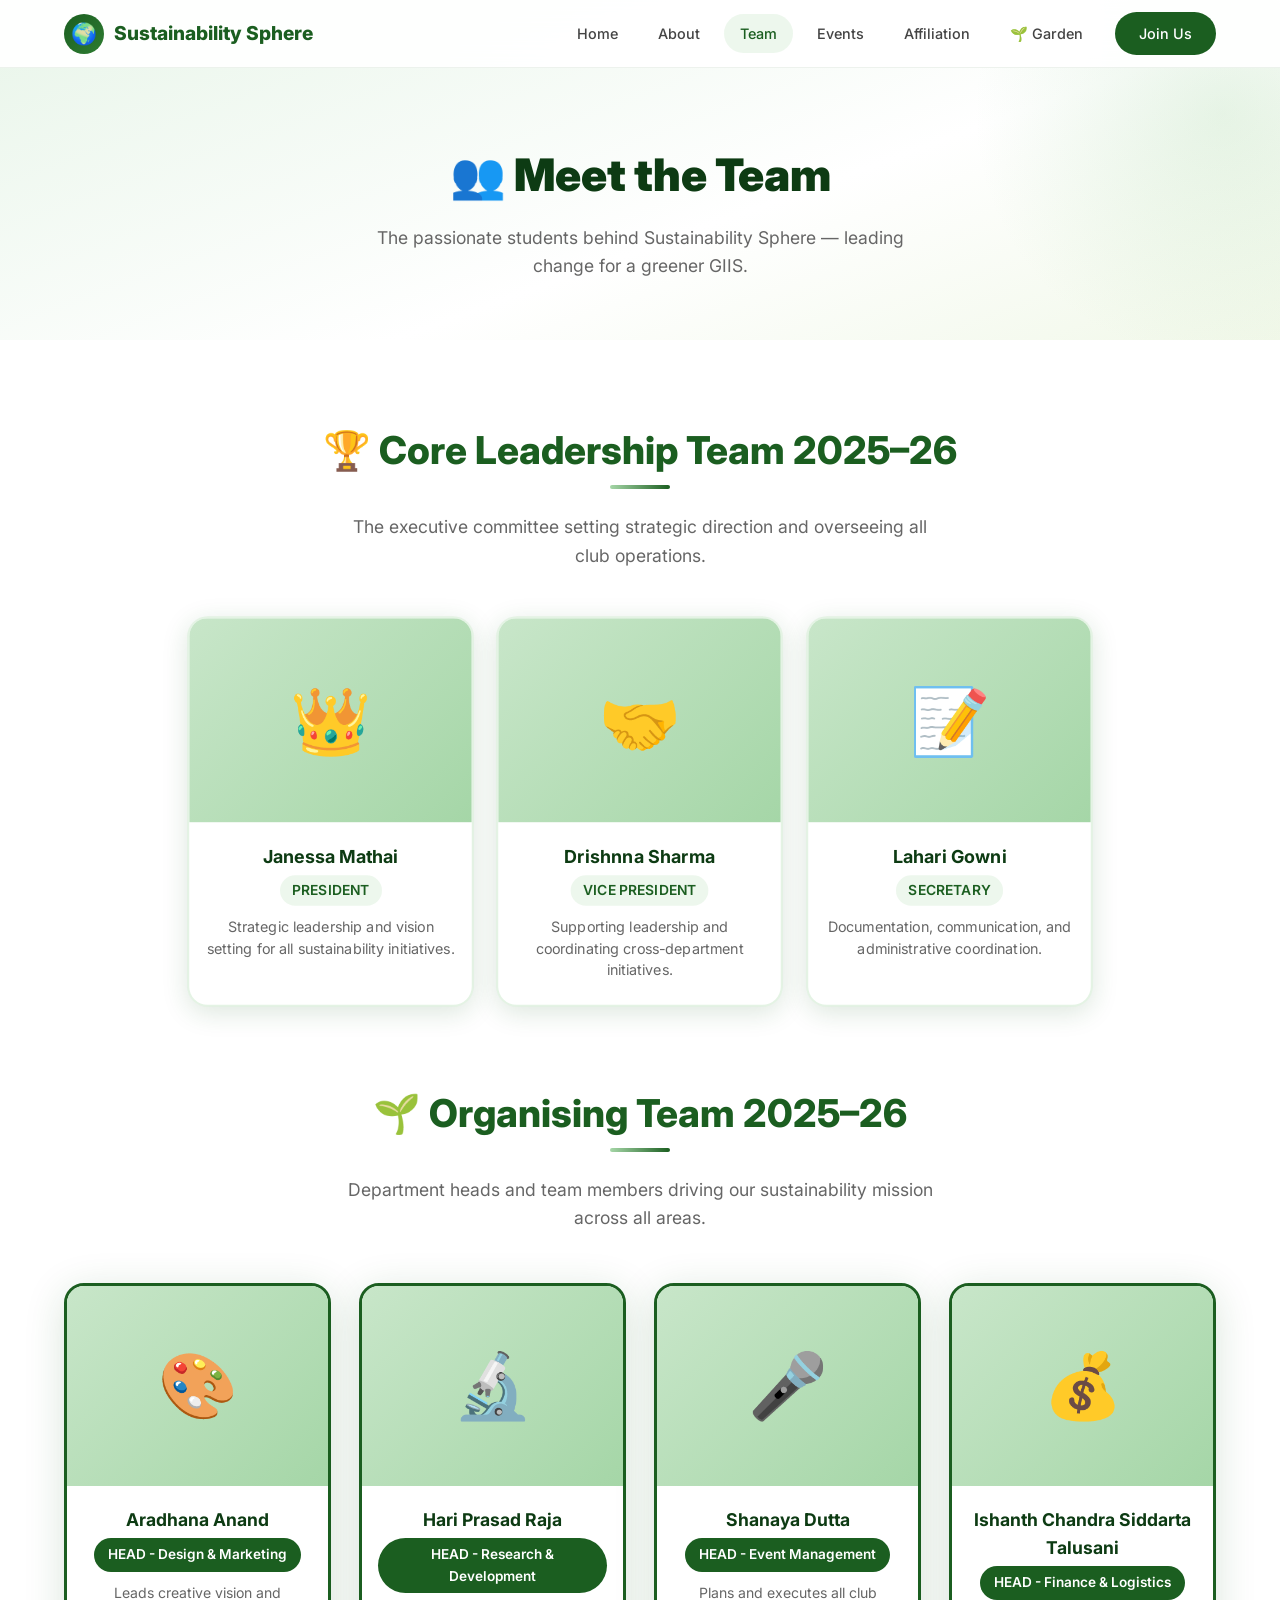
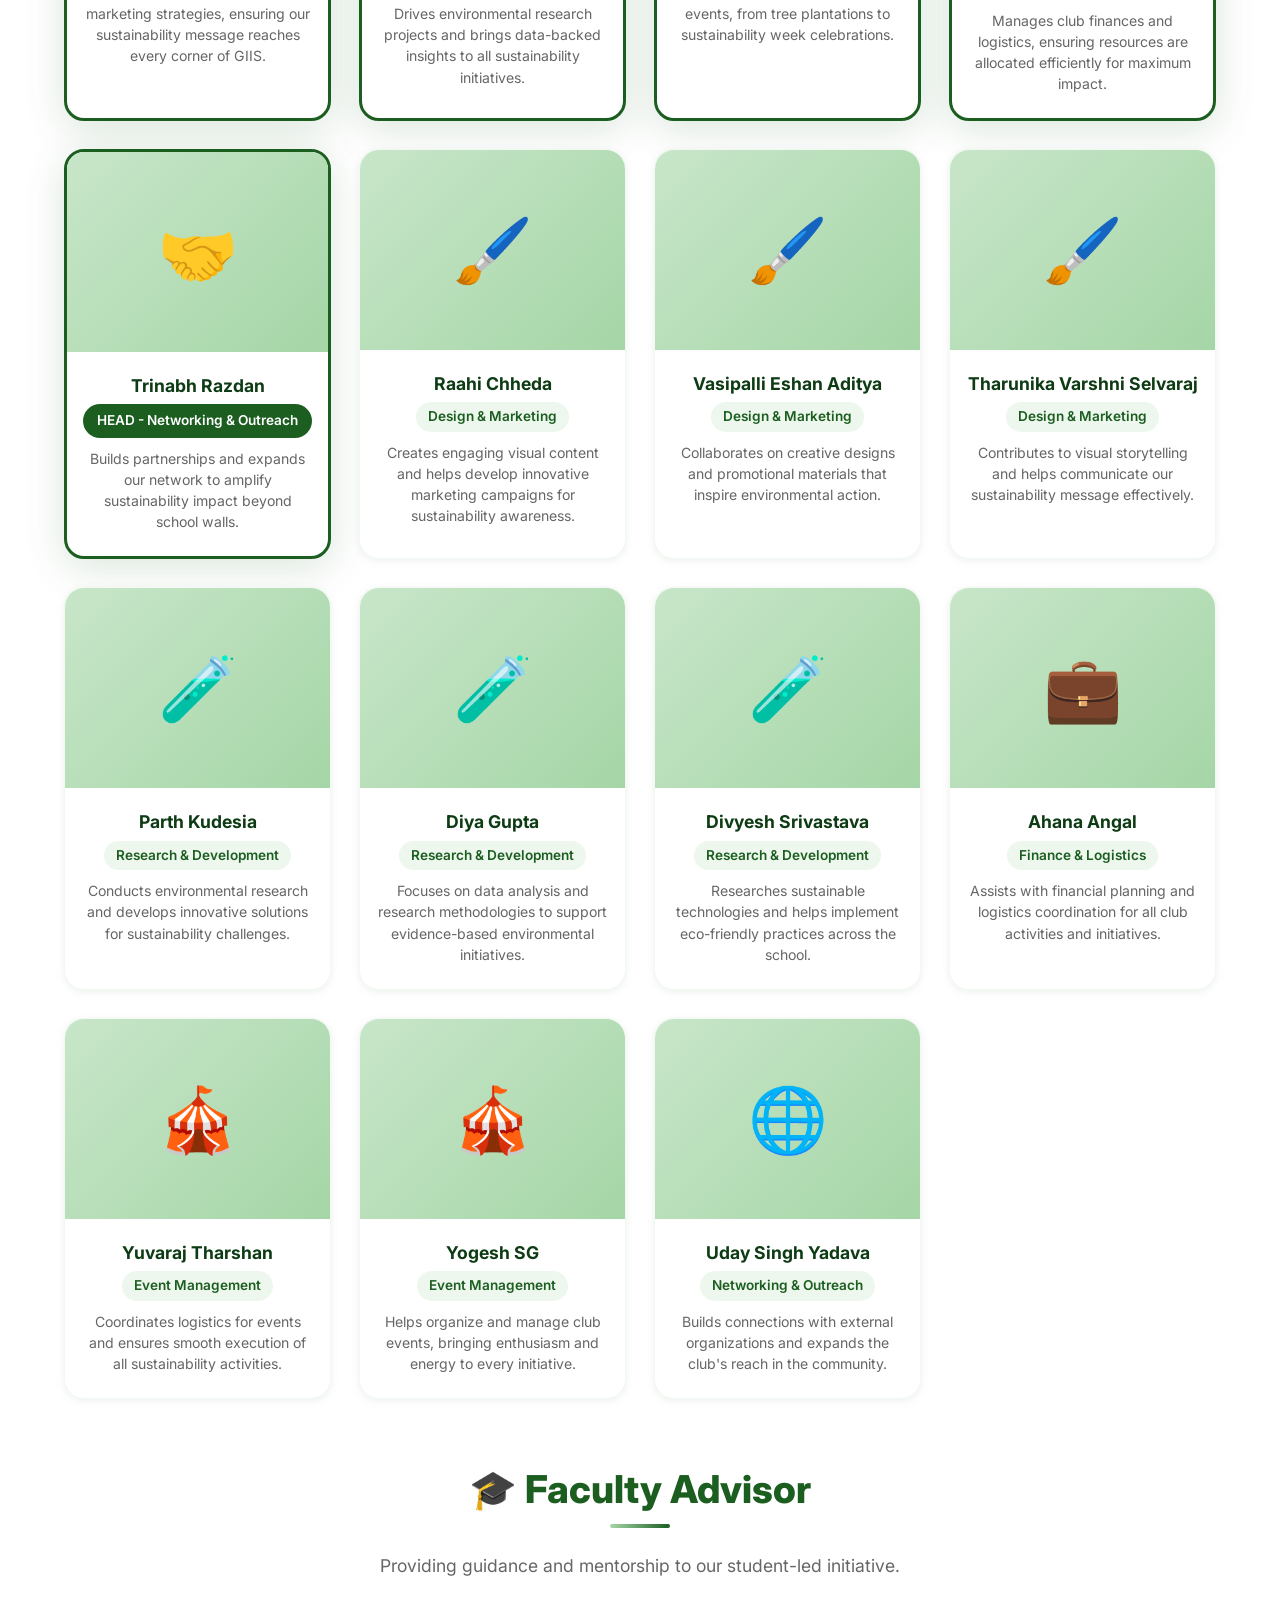
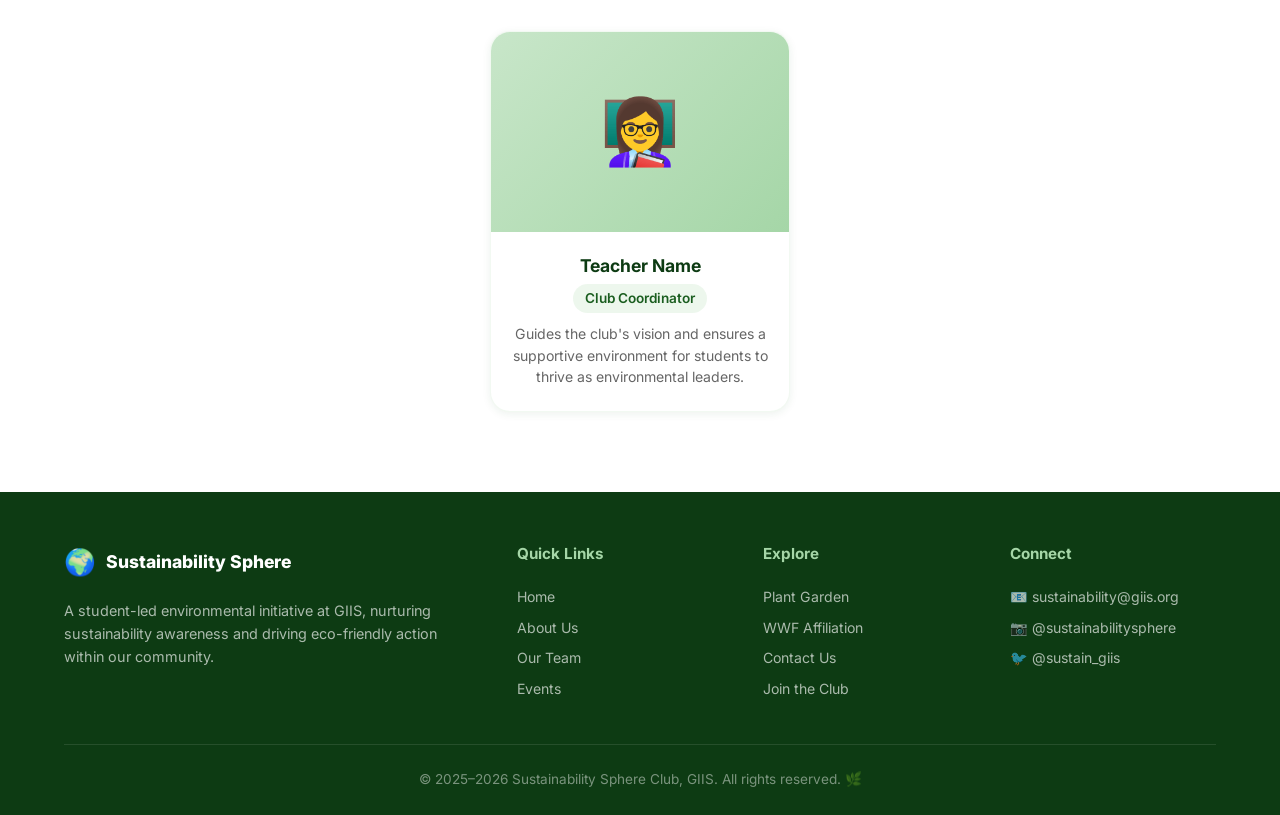
==== commit e4f1ec7e: "Enhance leadership card styling and update team section content" ====
--- a/team.html
+++ b/team.html
@@ -42,170 +42,198 @@
     </div>
   </div>
 
-  <!-- ========== CORE TEAM ========== -->
+  <!-- ========== EXECUTIVE TEAM ========== -->
   <section class="section team-section">
     <div class="container">
 
-      <!-- Core Team 2025–2026 -->
+      <!-- Core Leadership Team 2025–26 -->
       <div class="team-category fade-in">
         <div class="section-header">
-          <h2>🌟 Core Team 2025–2026</h2>
-          <p>The driving force behind every initiative, event, and campaign.</p>
+          <h2>🏆 Core Leadership Team 2025–26</h2>
+          <p>The executive committee setting strategic direction and overseeing all club operations.</p>
+        </div>
+        <div class="team-grid" style="max-width: 900px; margin: 0 auto;">
+
+          <div class="team-card leadership-card">
+            <div class="team-card-img">👑</div>
+            <div class="team-card-body">
+              <h4>Janessa Mathai</h4>
+              <span class="position">PRESIDENT</span>
+              <p>Strategic leadership and vision setting for all sustainability initiatives.</p>
+            </div>
+          </div>
+
+          <div class="team-card leadership-card">
+            <div class="team-card-img">🤝</div>
+            <div class="team-card-body">
+              <h4>Drishnna Sharma</h4>
+              <span class="position">VICE PRESIDENT</span>
+              <p>Supporting leadership and coordinating cross-department initiatives.</p>
+            </div>
+          </div>
+
+          <div class="team-card leadership-card">
+            <div class="team-card-img">📝</div>
+            <div class="team-card-body">
+              <h4>Lahari Gowni</h4>
+              <span class="position">SECRETARY</span>
+              <p>Documentation, communication, and administrative coordination.</p>
+            </div>
+          </div>
+
+        </div>
+      </div>
+
+      <!-- Organising Team 2025–26 -->
+      <div class="team-category fade-in" style="margin-top: 80px;">
+        <div class="section-header">
+          <h2>🌱 Organising Team 2025–26</h2>
+          <p>Department heads and team members driving our sustainability mission across all areas.</p>
         </div>
         <div class="team-grid">
 
-          <div class="team-card">
-            <div class="team-card-img">🧑‍💼</div>
-            <div class="team-card-body">
-              <h4>Student Name</h4>
-              <span class="position">President</span>
-              <p>Visionary leader passionate about environmental policy and driving sustainable change across the school.</p>
-            </div>
-          </div>
-
-          <div class="team-card">
-            <div class="team-card-img">🧑‍💼</div>
-            <div class="team-card-body">
-              <h4>Student Name</h4>
-              <span class="position">Vice President</span>
-              <p>Coordinates between teams and ensures every initiative runs smoothly from planning to execution.</p>
-            </div>
-          </div>
-
-          <div class="team-card">
-            <div class="team-card-img">🧑‍💼</div>
-            <div class="team-card-body">
-              <h4>Student Name</h4>
-              <span class="position">Secretary</span>
-              <p>Keeps the club organized with meticulous records, meeting notes, and communication management.</p>
-            </div>
-          </div>
-
-          <div class="team-card">
-            <div class="team-card-img">🧑‍💼</div>
-            <div class="team-card-body">
-              <h4>Student Name</h4>
-              <span class="position">Treasurer</span>
-              <p>Manages club finances and ensures resources are allocated efficiently for maximum impact.</p>
-            </div>
-          </div>
-
-          <div class="team-card">
-            <div class="team-card-img">🧑‍💼</div>
-            <div class="team-card-body">
-              <h4>Student Name</h4>
-              <span class="position">Head of Events</span>
+          <!-- Design & Marketing Head -->
+          <div class="team-card" style="border: 3px solid var(--forest-green); box-shadow: var(--shadow-lg);">
+            <div class="team-card-img">🎨</div>
+            <div class="team-card-body">
+              <h4>Aradhana Anand</h4>
+              <span class="position" style="background: var(--forest-green); color: white; padding: 6px 14px;">HEAD - Design & Marketing</span>
+              <p>Leads creative vision and marketing strategies, ensuring our sustainability message reaches every corner of GIIS.</p>
+            </div>
+          </div>
+
+          <!-- Research & Development Head -->
+          <div class="team-card" style="border: 3px solid var(--forest-green); box-shadow: var(--shadow-lg);">
+            <div class="team-card-img">🔬</div>
+            <div class="team-card-body">
+              <h4>Hari Prasad Raja</h4>
+              <span class="position" style="background: var(--forest-green); color: white; padding: 6px 14px;">HEAD - Research & Development</span>
+              <p>Drives environmental research projects and brings data-backed insights to all sustainability initiatives.</p>
+            </div>
+          </div>
+
+          <!-- Event Management Head -->
+          <div class="team-card" style="border: 3px solid var(--forest-green); box-shadow: var(--shadow-lg);">
+            <div class="team-card-img">🎤</div>
+            <div class="team-card-body">
+              <h4>Shanaya Dutta</h4>
+              <span class="position" style="background: var(--forest-green); color: white; padding: 6px 14px;">HEAD - Event Management</span>
               <p>Plans and executes all club events, from tree plantations to sustainability week celebrations.</p>
             </div>
           </div>
 
-          <div class="team-card">
-            <div class="team-card-img">🧑‍💼</div>
-            <div class="team-card-body">
-              <h4>Student Name</h4>
-              <span class="position">Head of Communications</span>
-              <p>Manages social media, outreach, and ensures our message reaches every corner of GIIS.</p>
-            </div>
-          </div>
-
-          <div class="team-card">
-            <div class="team-card-img">🧑‍💼</div>
-            <div class="team-card-body">
-              <h4>Student Name</h4>
-              <span class="position">Head of Research</span>
-              <p>Drives environmental research projects and brings data-backed insights to club initiatives.</p>
-            </div>
-          </div>
-
-          <div class="team-card">
-            <div class="team-card-img">🧑‍💼</div>
-            <div class="team-card-body">
-              <h4>Student Name</h4>
-              <span class="position">Creative Director</span>
-              <p>Designs all visual materials, posters, and maintains the club's artistic identity and branding.</p>
-            </div>
-          </div>
-
-        </div>
-      </div>
-
-      <!-- Organizing Team -->
-      <div class="team-category fade-in">
-        <div class="section-header">
-          <h2>⚡ Organizing Team (OT)</h2>
-          <p>The backbone of every event — dedicated volunteers who make things happen on the ground.</p>
-        </div>
-        <div class="team-grid">
-
-          <div class="team-card">
-            <div class="team-card-img">🌿</div>
-            <div class="team-card-body">
-              <h4>Student Name</h4>
-              <span class="position">OT Member</span>
-              <p>Passionate about biodiversity conservation and actively involved in garden maintenance initiatives.</p>
-            </div>
-          </div>
-
-          <div class="team-card">
-            <div class="team-card-img">🌿</div>
-            <div class="team-card-body">
-              <h4>Student Name</h4>
-              <span class="position">OT Member</span>
-              <p>Enthusiastic about recycling drives and promotes waste reduction awareness among peers.</p>
-            </div>
-          </div>
-
-          <div class="team-card">
-            <div class="team-card-img">🌿</div>
-            <div class="team-card-body">
-              <h4>Student Name</h4>
-              <span class="position">OT Member</span>
-              <p>Dedicated to clean-up campaigns and believes in leading by example for a cleaner environment.</p>
-            </div>
-          </div>
-
-          <div class="team-card">
-            <div class="team-card-img">🌿</div>
-            <div class="team-card-body">
-              <h4>Student Name</h4>
-              <span class="position">OT Member</span>
-              <p>Skilled in photography and documentation, capturing the impact of every club event.</p>
-            </div>
-          </div>
-
-          <div class="team-card">
-            <div class="team-card-img">🌿</div>
-            <div class="team-card-body">
-              <h4>Student Name</h4>
-              <span class="position">OT Member</span>
-              <p>Focused on workshop coordination and bringing expert speakers to educate the community.</p>
-            </div>
-          </div>
-
-          <div class="team-card">
-            <div class="team-card-img">🌿</div>
-            <div class="team-card-body">
-              <h4>Student Name</h4>
-              <span class="position">OT Member</span>
-              <p>Active participant in tree plantation drives and advocates for green spaces in urban areas.</p>
-            </div>
-          </div>
-
-          <div class="team-card">
-            <div class="team-card-img">🌿</div>
-            <div class="team-card-body">
-              <h4>Student Name</h4>
-              <span class="position">OT Member</span>
-              <p>Contributes creative ideas for sustainability events and helps with logistics management.</p>
-            </div>
-          </div>
-
-          <div class="team-card">
-            <div class="team-card-img">🌿</div>
-            <div class="team-card-body">
-              <h4>Student Name</h4>
-              <span class="position">OT Member</span>
-              <p>Passionate about marine conservation and organizes beach and waterway clean-up events.</p>
+          <!-- Finance & Logistics Head -->
+          <div class="team-card" style="border: 3px solid var(--forest-green); box-shadow: var(--shadow-lg);">
+            <div class="team-card-img">💰</div>
+            <div class="team-card-body">
+              <h4>Ishanth Chandra Siddarta Talusani</h4>
+              <span class="position" style="background: var(--forest-green); color: white; padding: 6px 14px;">HEAD - Finance & Logistics</span>
+              <p>Manages club finances and logistics, ensuring resources are allocated efficiently for maximum impact.</p>
+            </div>
+          </div>
+
+          <!-- Networking & Outreach Head -->
+          <div class="team-card" style="border: 3px solid var(--forest-green); box-shadow: var(--shadow-lg);">
+            <div class="team-card-img">🤝</div>
+            <div class="team-card-body">
+              <h4>Trinabh Razdan</h4>
+              <span class="position" style="background: var(--forest-green); color: white; padding: 6px 14px;">HEAD - Networking & Outreach</span>
+              <p>Builds partnerships and expands our network to amplify sustainability impact beyond school walls.</p>
+            </div>
+          </div>
+
+          <!-- Design & Marketing Team -->
+          <div class="team-card">
+            <div class="team-card-img">🖌️</div>
+            <div class="team-card-body">
+              <h4>Raahi Chheda</h4>
+              <span class="position">Design & Marketing</span>
+              <p>Creates engaging visual content and helps develop innovative marketing campaigns for sustainability awareness.</p>
+            </div>
+          </div>
+
+          <div class="team-card">
+            <div class="team-card-img">🖌️</div>
+            <div class="team-card-body">
+              <h4>Vasipalli Eshan Aditya</h4>
+              <span class="position">Design & Marketing</span>
+              <p>Collaborates on creative designs and promotional materials that inspire environmental action.</p>
+            </div>
+          </div>
+
+          <div class="team-card">
+            <div class="team-card-img">🖌️</div>
+            <div class="team-card-body">
+              <h4>Tharunika Varshni Selvaraj</h4>
+              <span class="position">Design & Marketing</span>
+              <p>Contributes to visual storytelling and helps communicate our sustainability message effectively.</p>
+            </div>
+          </div>
+
+          <!-- Research & Development Team -->
+          <div class="team-card">
+            <div class="team-card-img">🧪</div>
+            <div class="team-card-body">
+              <h4>Parth Kudesia</h4>
+              <span class="position">Research & Development</span>
+              <p>Conducts environmental research and develops innovative solutions for sustainability challenges.</p>
+            </div>
+          </div>
+
+          <div class="team-card">
+            <div class="team-card-img">🧪</div>
+            <div class="team-card-body">
+              <h4>Diya Gupta</h4>
+              <span class="position">Research & Development</span>
+              <p>Focuses on data analysis and research methodologies to support evidence-based environmental initiatives.</p>
+            </div>
+          </div>
+
+          <div class="team-card">
+            <div class="team-card-img">🧪</div>
+            <div class="team-card-body">
+              <h4>Divyesh Srivastava</h4>
+              <span class="position">Research & Development</span>
+              <p>Researches sustainable technologies and helps implement eco-friendly practices across the school.</p>
+            </div>
+          </div>
+
+          <!-- Finance & Logistics Team -->
+          <div class="team-card">
+            <div class="team-card-img">💼</div>
+            <div class="team-card-body">
+              <h4>Ahana Angal</h4>
+              <span class="position">Finance & Logistics</span>
+              <p>Assists with financial planning and logistics coordination for all club activities and initiatives.</p>
+            </div>
+          </div>
+
+          <!-- Event Management Team -->
+          <div class="team-card">
+            <div class="team-card-img">🎪</div>
+            <div class="team-card-body">
+              <h4>Yuvaraj Tharshan</h4>
+              <span class="position">Event Management</span>
+              <p>Coordinates logistics for events and ensures smooth execution of all sustainability activities.</p>
+            </div>
+          </div>
+
+          <div class="team-card">
+            <div class="team-card-img">🎪</div>
+            <div class="team-card-body">
+              <h4>Yogesh SG</h4>
+              <span class="position">Event Management</span>
+              <p>Helps organize and manage club events, bringing enthusiasm and energy to every initiative.</p>
+            </div>
+          </div>
+
+          <!-- Networking & Outreach Team -->
+          <div class="team-card">
+            <div class="team-card-img">🌐</div>
+            <div class="team-card-body">
+              <h4>Uday Singh Yadava</h4>
+              <span class="position">Networking & Outreach</span>
+              <p>Builds connections with external organizations and expands the club's reach in the community.</p>
             </div>
           </div>
 
--- a/styles.css
+++ b/styles.css
@@ -613,6 +613,19 @@
   box-shadow: 0 0 20px rgba(165, 214, 167, 0.5);
 }
 
+/* Leadership Cards - Enhanced styling */
+.leadership-card {
+  border: 2px solid rgba(165, 214, 167, 0.3) !important;
+  box-shadow: 0 6px 25px rgba(27, 94, 32, 0.15) !important;
+  transform: scale(1.02);
+}
+
+.leadership-card:hover {
+  transform: translateY(-8px) scale(1.02) !important;
+  box-shadow: 0 12px 40px rgba(27, 94, 32, 0.25) !important;
+  border-color: var(--forest-green) !important;
+}
+
 .team-card-img {
   width: 100%;
   height: 200px;
